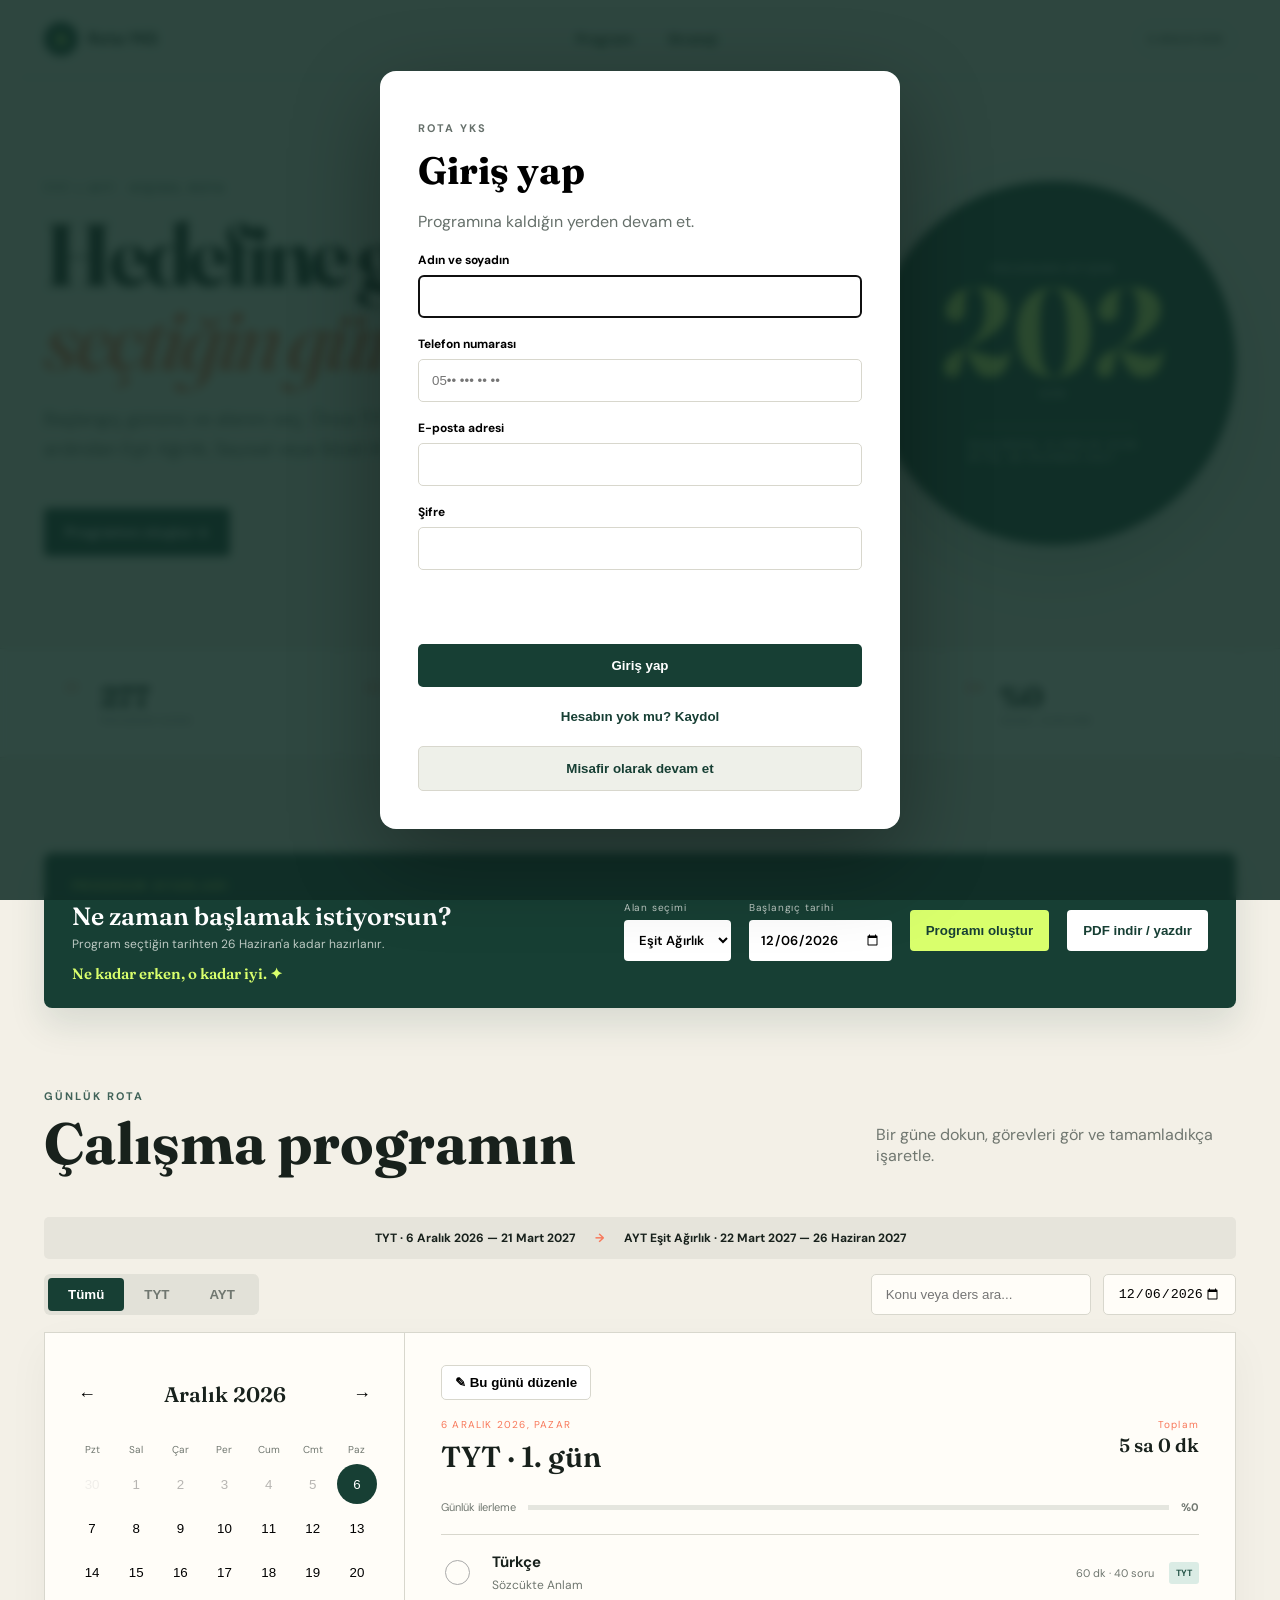
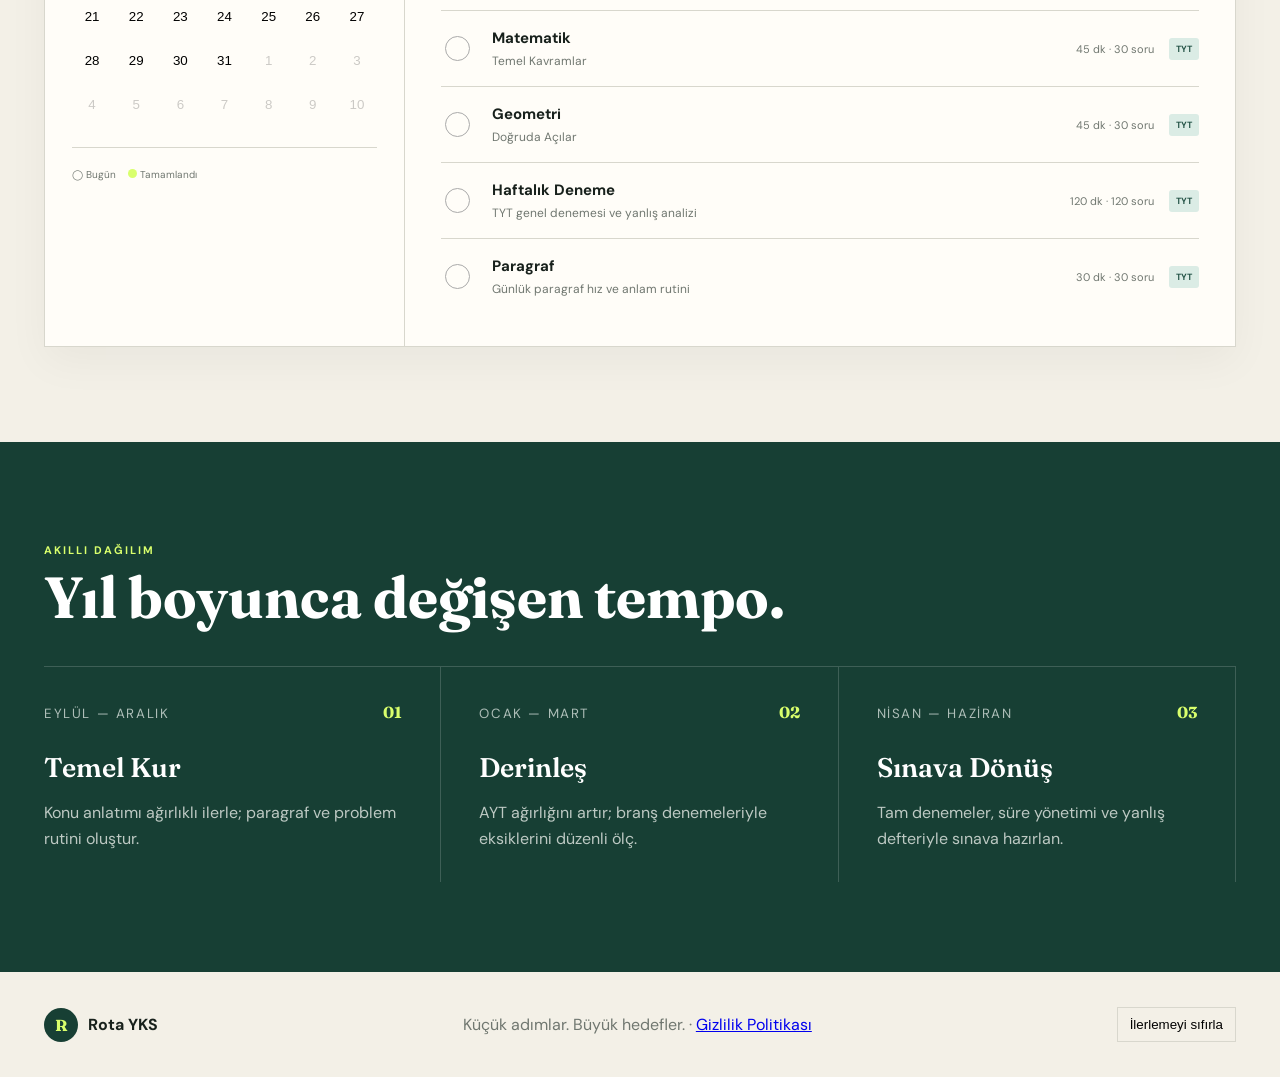
==== index.html @ 3fd5c341 "Rota YKS sitesini yayinla" ====
<!doctype html><html lang="tr"><head><meta charset="UTF-8"><meta name="viewport" content="width=device-width,initial-scale=1"><title>Rota YKS | Kişisel TYT ve AYT Programı</title><link rel="preconnect" href="https://fonts.googleapis.com"><link rel="preconnect" href="https://fonts.gstatic.com" crossorigin><link href="https://fonts.googleapis.com/css2?family=DM+Sans:wght@400;600;700&family=Fraunces:opsz,wght@9..144,600;9..144,700&display=swap" rel="stylesheet"><link rel="stylesheet" href="styles.css"></head><body>
<header><a class="logo" href="#"><b>R</b> Rota YKS</a><nav><a href="#program">Program</a><a href="#strateji">Strateji</a></nav><span id="today"></span></header>
<main><section class="hero"><div><p class="eyebrow">TYT + AYT · KİŞİSEL ROTA</p><h1>Hedefine giden yol,<br><em>seçtiğin gün</em> başlıyor.</h1><p class="intro">Başlangıç gününü ve alanını seç. Önce TYT'nin bütün konularını tamamla, ardından Eşit Ağırlık, Sayısal veya Sözel AYT programına geç.</p><a class="cta" href="#kurulum">Programını oluştur ↓</a></div><div class="count"><small>PROGRAMIN BİTİŞİNE</small><strong id="daysLeft">0</strong><span>GÜN</span><i><b id="yearBar"></b></i><small id="rangeLabel">KİŞİSEL ÇALIŞMA DÖNEMİ</small></div></section>
<section class="stats"><div><small>01</small><b>277</b><span>PROGRAM GÜNÜ</span></div><div><small>02</small><b>2</b><span>ANA SINAV ALANI</span></div><div><small>03</small><b id="doneTotal">0</b><span>TAMAMLANAN GÖREV</span></div><div><small>04</small><b id="allPercent">%0</b><span>GENEL İLERLEME</span></div></section>
<section id="program" class="program"><div id="kurulum" class="setup"><div><p class="eyebrow">PROGRAM AYARLARI</p><h3>Ne zaman başlamak istiyorsun?</h3><p>Program seçtiğin tarihten 26 Haziran'a kadar hazırlanır.</p></div><label>Başlangıç tarihi<input id="startDate" type="date"></label><button id="generate">Programı oluştur</button><button id="pdf">PDF indir / yazdır</button></div><div class="title"><div><p class="eyebrow">GÜNLÜK ROTA</p><h2>Çalışma programın</h2></div><p>Bir güne dokun, görevleri gör ve tamamladıkça işaretle.</p></div><div class="phaseInfo"><span id="tytRange"></span><i>→</i><span id="aytRange"></span></div><div class="tools"><div class="tabs"><button class="active" data-filter="ALL">Tümü</button><button data-filter="TYT">TYT</button><button data-filter="AYT">AYT</button></div><input id="search" placeholder="Konu veya ders ara..."><input id="date" type="date"></div>
<div class="planner"><aside><div class="month"><button id="prev">←</button><h3 id="month"></h3><button id="next">→</button></div><div class="week"><span>Pzt</span><span>Sal</span><span>Çar</span><span>Per</span><span>Cum</span><span>Cmt</span><span>Paz</span></div><div id="calendar" class="calendar"></div><p class="legend">◯ Bugün &nbsp;&nbsp; <mark></mark> Tamamlandı</p></aside><article class="day"><div class="dayhead"><div><small id="dayLabel"></small><h3 id="dayTitle"></h3></div><div><small>Toplam</small><b id="duration"></b></div></div><div class="progress"><span>Günlük ilerleme</span><i><b id="dayBar"></b></i><strong id="dayPct">%0</strong></div><div id="tasks"></div><p id="empty" hidden>Bu filtreye uygun görev bulunamadı.</p></article></div></section>
<section id="strateji" class="strategy"><p class="eyebrow">AKILLI DAĞILIM</p><h2>Yıl boyunca değişen tempo.</h2><div><article><b>01</b><small>EYLÜL — ARALIK</small><h3>Temel Kur</h3><p>Konu anlatımı ağırlıklı ilerle; paragraf ve problem rutini oluştur.</p></article><article><b>02</b><small>OCAK — MART</small><h3>Derinleş</h3><p>AYT ağırlığını artır; branş denemeleriyle eksiklerini düzenli ölç.</p></article><article><b>03</b><small>NİSAN — HAZİRAN</small><h3>Sınava Dönüş</h3><p>Tam denemeler, süre yönetimi ve yanlış defteriyle sınava hazırlan.</p></article></div></section></main><footer><span class="logo"><b>R</b> Rota YKS</span><p>Küçük adımlar. Büyük hedefler. · <a href="gizlilik.html">Gizlilik Politikası</a></p><button id="reset">İlerlemeyi sıfırla</button></footer><script src="app.js"></script></body></html>
---- styles.css ----
:root{--ink:#18211c;--paper:#f3f0e7;--white:#fffdf8;--green:#173f34;--lime:#d9ff6c;--orange:#f8785a;--muted:#707770;--line:#d8d7cd}*{box-sizing:border-box}html{scroll-behavior:smooth}body{margin:0;background:var(--paper);color:var(--ink);font-family:'DM Sans',sans-serif}header{height:78px;max-width:1240px;margin:auto;padding:0 24px;display:flex;align-items:center;border-bottom:1px solid var(--line)}.logo{display:flex;align-items:center;gap:10px;font-weight:700;text-decoration:none;color:var(--ink)}.logo b{width:34px;height:34px;display:grid;place-items:center;border-radius:50%;background:var(--green);color:var(--lime);font-family:Fraunces}nav{display:flex;gap:35px;margin:auto}nav a{color:var(--ink);text-decoration:none;font-size:14px;font-weight:600}header>span{font-size:11px;text-transform:uppercase;border:1px solid var(--line);border-radius:20px;padding:9px 12px}.hero{max-width:1240px;min-height:570px;margin:auto;padding:78px 24px;display:grid;grid-template-columns:1.35fr .65fr;align-items:center;gap:70px}.eyebrow{font-size:11px;letter-spacing:.18em;font-weight:700;color:#416359}.hero h1{font:700 clamp(50px,7vw,88px)/.95 Fraunces;margin:18px 0 25px;letter-spacing:-.05em}.hero h1 em{color:var(--orange);font-weight:600}.intro{font-size:18px;line-height:1.65;color:#5d655f;max-width:620px}.cta{display:inline-block;margin-top:25px;background:var(--green);color:#fff;text-decoration:none;padding:15px 21px;border-radius:4px;font-size:14px;font-weight:700}.count{position:relative;overflow:hidden;aspect-ratio:1;border-radius:50%;background:var(--green);color:white;display:flex;flex-direction:column;align-items:center;justify-content:center;box-shadow:0 25px 60px #183f3430}.count:after{content:'';position:absolute;width:82%;height:82%;border:1px solid #ffffff26;border-radius:50%}.count small,.count span{z-index:1;letter-spacing:.16em;font-size:10px}.count strong{z-index:1;font:700 clamp(75px,10vw,125px)/.9 Fraunces;color:var(--lime)}.count i{z-index:1;width:45%;height:3px;background:#ffffff2b;margin:25px 0 10px}.count i b{display:block;height:100%;background:var(--lime)}.stats{display:grid;grid-template-columns:repeat(4,1fr);background:var(--white);border-block:1px solid var(--line);padding-inline:max(0px,calc((100% - 1200px)/2))}.stats div{padding:30px 25px;border-right:1px solid var(--line);display:grid;grid-template-columns:35px 1fr}.stats small{grid-row:1/3;color:var(--orange)}.stats b{font:700 29px Fraunces}.stats span{font-size:10px;color:var(--muted);letter-spacing:.1em}.program{max-width:1240px;margin:auto;padding:95px 24px}.title{display:flex;align-items:end;justify-content:space-between;margin-bottom:35px}.title h2,.strategy h2{font:700 clamp(38px,5vw,58px)/1 Fraunces;margin:10px 0}.title>p{max-width:360px;color:var(--muted)}.tools{display:flex;gap:12px;margin-bottom:17px}.tabs{display:flex;padding:4px;background:#e2e1d8;border-radius:6px}.tabs button{border:0;background:transparent;padding:9px 20px;border-radius:4px;font-weight:700;color:var(--muted);cursor:pointer}.tabs button.active{background:var(--green);color:#fff}.tools>input{border:1px solid var(--line);background:var(--white);border-radius:5px;padding:10px 14px}.tools #search{margin-left:auto;width:220px}.planner{display:grid;grid-template-columns:360px 1fr;background:var(--white);border:1px solid var(--line);box-shadow:0 15px 40px #18211c0b}.planner aside{padding:27px;border-right:1px solid var(--line)}.month{display:flex;align-items:center;justify-content:space-between}.month h3{font:600 21px Fraunces}.month button{border:0;background:transparent;font-size:18px;cursor:pointer}.week,.calendar{display:grid;grid-template-columns:repeat(7,1fr);gap:4px;text-align:center}.week{font-size:10px;color:var(--muted);margin:15px 0 8px}.calendar button{aspect-ratio:1;border:0;border-radius:50%;background:transparent;cursor:pointer}.calendar button.out{opacity:.2}.calendar button.selected{background:var(--green);color:#fff}.calendar button.today{outline:2px solid var(--orange)}.calendar button.done:not(.selected){background:var(--lime)}.legend{border-top:1px solid var(--line);padding-top:20px;margin-top:22px;font-size:10px;color:var(--muted)}.legend mark{display:inline-block;width:9px;height:9px;border-radius:50%;background:var(--lime)}.day{padding:32px 36px}.dayhead{display:flex;justify-content:space-between}.dayhead>div:last-child{text-align:right}.dayhead small{font-size:10px;color:var(--orange);letter-spacing:.12em}.dayhead h3{font:600 29px Fraunces;margin:6px 0}.dayhead b{display:block;font:600 19px Fraunces}.progress{display:flex;gap:12px;align-items:center;font-size:11px;color:var(--muted);margin:20px 0}.progress i{height:5px;background:#e5e6df;flex:1}.progress i b{display:block;height:100%;background:var(--orange)}.task{display:grid;grid-template-columns:36px 1fr auto auto;gap:15px;align-items:center;padding:17px 0;border-top:1px solid var(--line)}.task input{appearance:none;width:25px;height:25px;border:1px solid #aaa;border-radius:50%;cursor:pointer}.task input:checked{background:var(--green);border:6px solid var(--green)}.task input:checked:after{content:'✓';display:block;color:var(--lime);font-size:13px;transform:translate(-1px,-6px)}.task h4{margin:0 0 5px;font-size:15px}.task p{margin:0;color:var(--muted);font-size:12px}.task.done h4,.task.done p{text-decoration:line-through;opacity:.45}.meta{font-size:11px;color:var(--muted)}.badge{font-size:9px;font-weight:700;padding:5px 7px;border-radius:3px}.badge.TYT{background:#dbece5;color:#245346}.badge.AYT{background:#ffe4db;color:#a13e29}#empty{text-align:center;padding:50px;color:var(--muted)}.strategy{background:var(--green);color:white;padding:90px max(24px,calc((100% - 1192px)/2))}.strategy .eyebrow{color:var(--lime)}.strategy>div{display:grid;grid-template-columns:repeat(3,1fr);border-top:1px solid #ffffff2b;margin-top:40px}.strategy article{padding:35px 38px 15px 0;border-right:1px solid #ffffff2b}.strategy article+article{padding-left:38px}.strategy article>b{float:right;color:var(--lime);font-family:Fraunces}.strategy small{color:#aebeb8;letter-spacing:.12em}.strategy h3{font:600 27px Fraunces;margin:28px 0 10px}.strategy article p{color:#bdc9c3;line-height:1.6}footer{max-width:1240px;margin:auto;padding:35px 24px;display:flex;align-items:center;gap:30px}footer p{margin:auto;color:var(--muted)}footer button{border:1px solid var(--line);background:transparent;padding:9px 12px;cursor:pointer}@media(max-width:800px){nav{display:none}header>span{margin-left:auto}.hero{grid-template-columns:1fr}.count{width:min(400px,100%);margin:auto}.stats{grid-template-columns:1fr 1fr}.planner{grid-template-columns:1fr}.planner aside{border-right:0;border-bottom:1px solid var(--line)}.strategy>div{grid-template-columns:1fr}.strategy article,.strategy article+article{padding:28px 0;border-right:0;border-bottom:1px solid #ffffff2b}}@media(max-width:550px){.hero h1{font-size:48px}.program{padding:70px 14px}.title{display:block}.tools{flex-wrap:wrap}.tools #search{margin-left:0;flex:1}.tools #date{width:100%}.day,.planner aside{padding:22px 18px}.task{grid-template-columns:35px 1fr auto}.meta{grid-column:2}.badge{grid-column:3;grid-row:1}.strategy{padding-block:70px}footer{flex-direction:column}.stats div{padding:22px 12px}}
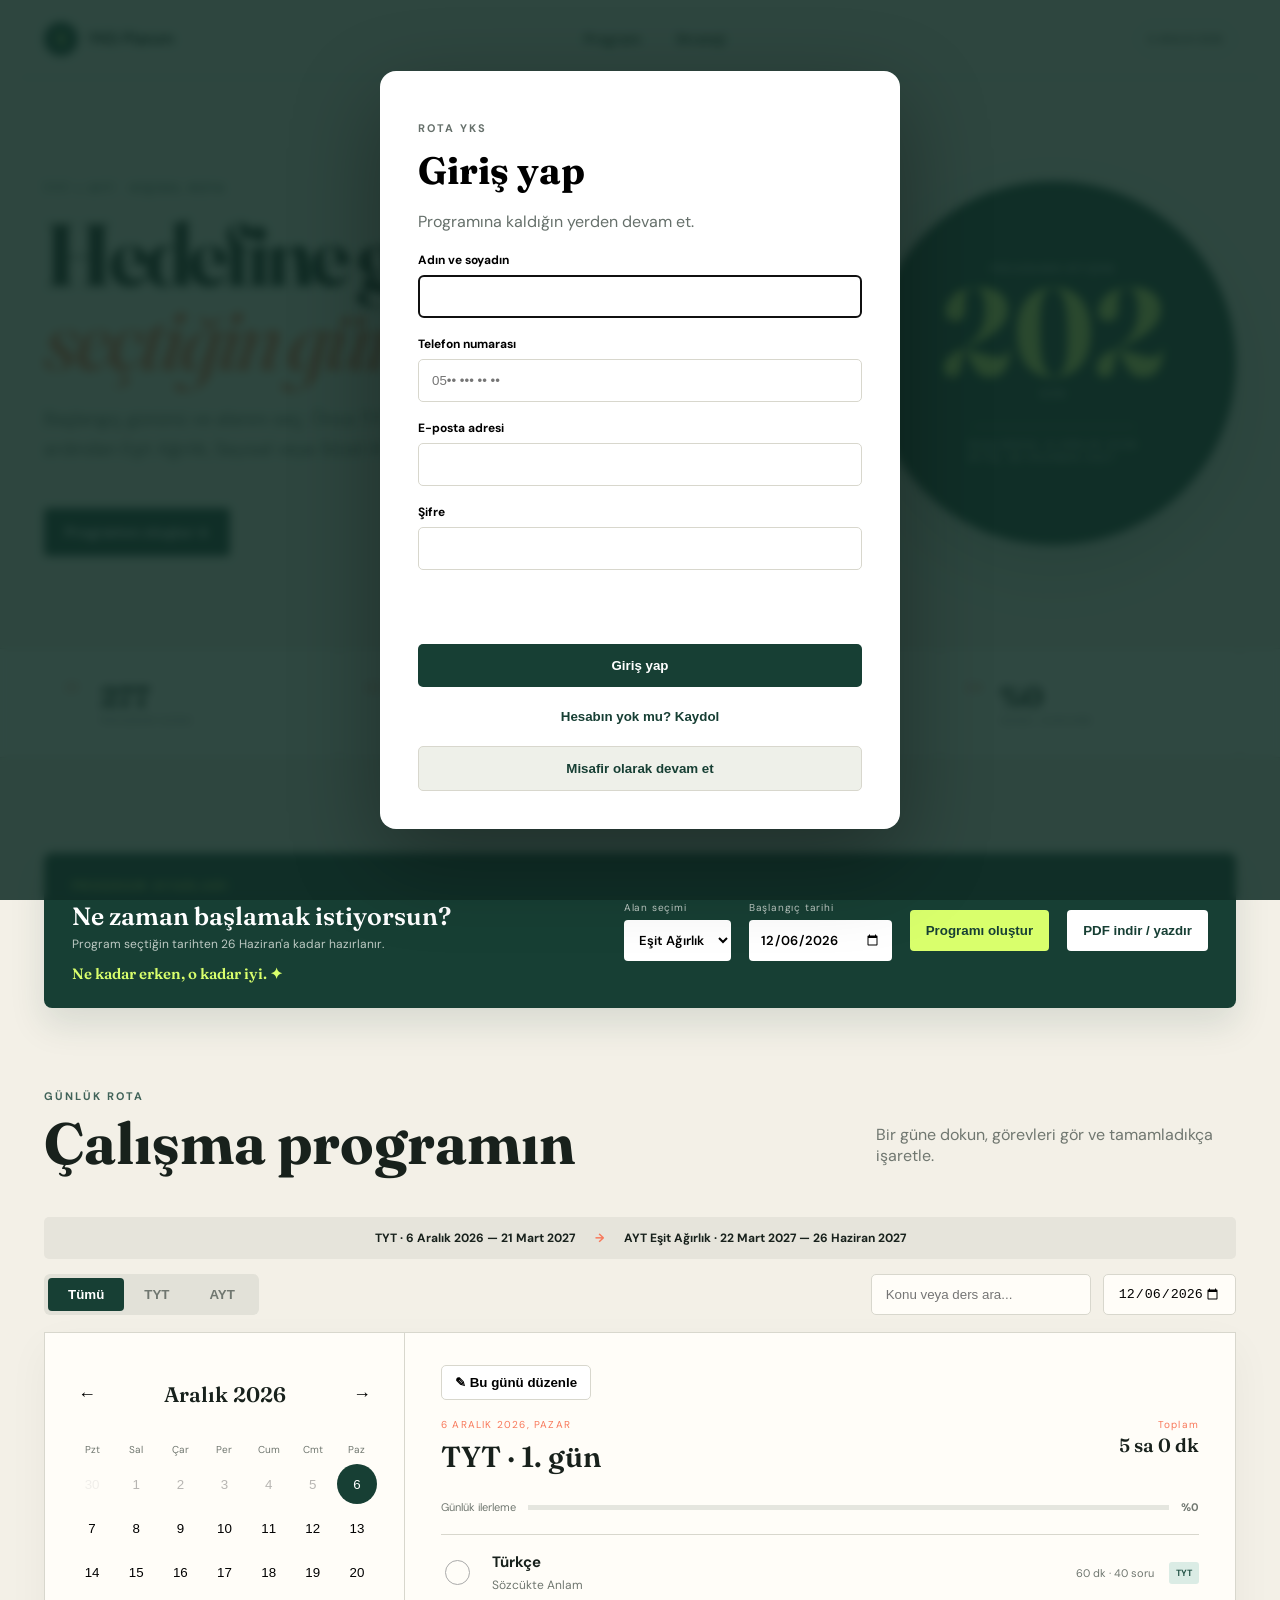
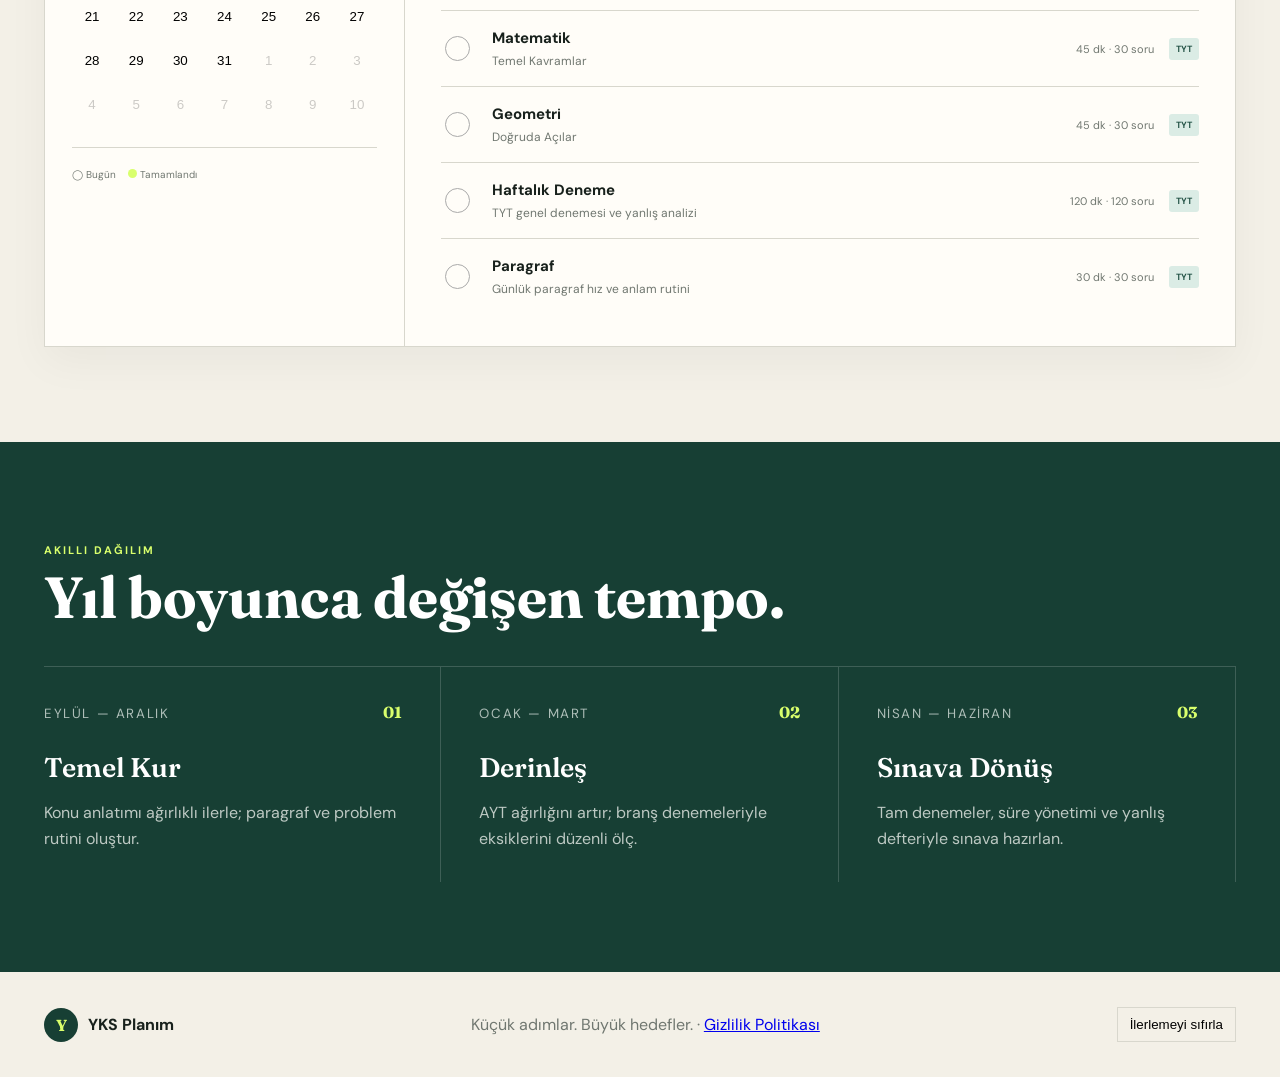
==== commit 6b865b62: "Site adini YKS Planim olarak guncelle" ====
--- a/index.html
+++ b/index.html
@@ -1,7 +1,7 @@
-<!doctype html><html lang="tr"><head><meta charset="UTF-8"><meta name="viewport" content="width=device-width,initial-scale=1"><title>Rota YKS | Kişisel TYT ve AYT Programı</title><link rel="preconnect" href="https://fonts.googleapis.com"><link rel="preconnect" href="https://fonts.gstatic.com" crossorigin><link href="https://fonts.googleapis.com/css2?family=DM+Sans:wght@400;600;700&family=Fraunces:opsz,wght@9..144,600;9..144,700&display=swap" rel="stylesheet"><link rel="stylesheet" href="styles.css"></head><body>
-<header><a class="logo" href="#"><b>R</b> Rota YKS</a><nav><a href="#program">Program</a><a href="#strateji">Strateji</a></nav><span id="today"></span></header>
+<!doctype html><html lang="tr"><head><meta charset="UTF-8"><meta name="viewport" content="width=device-width,initial-scale=1"><meta name="description" content="YKS Planım ile TYT ve AYT çalışma programını oluştur, ilerlemeni takip et ve hedeflerine ulaş."><title>YKS Planım | Kişisel TYT ve AYT Programı</title><link rel="preconnect" href="https://fonts.googleapis.com"><link rel="preconnect" href="https://fonts.gstatic.com" crossorigin><link href="https://fonts.googleapis.com/css2?family=DM+Sans:wght@400;600;700&family=Fraunces:opsz,wght@9..144,600;9..144,700&display=swap" rel="stylesheet"><link rel="stylesheet" href="styles.css"></head><body>
+<header><a class="logo" href="#"><b>Y</b> YKS Planım</a><nav><a href="#program">Program</a><a href="#strateji">Strateji</a></nav><span id="today"></span></header>
 <main><section class="hero"><div><p class="eyebrow">TYT + AYT · KİŞİSEL ROTA</p><h1>Hedefine giden yol,<br><em>seçtiğin gün</em> başlıyor.</h1><p class="intro">Başlangıç gününü ve alanını seç. Önce TYT'nin bütün konularını tamamla, ardından Eşit Ağırlık, Sayısal veya Sözel AYT programına geç.</p><a class="cta" href="#kurulum">Programını oluştur ↓</a></div><div class="count"><small>PROGRAMIN BİTİŞİNE</small><strong id="daysLeft">0</strong><span>GÜN</span><i><b id="yearBar"></b></i><small id="rangeLabel">KİŞİSEL ÇALIŞMA DÖNEMİ</small></div></section>
 <section class="stats"><div><small>01</small><b>277</b><span>PROGRAM GÜNÜ</span></div><div><small>02</small><b>2</b><span>ANA SINAV ALANI</span></div><div><small>03</small><b id="doneTotal">0</b><span>TAMAMLANAN GÖREV</span></div><div><small>04</small><b id="allPercent">%0</b><span>GENEL İLERLEME</span></div></section>
 <section id="program" class="program"><div id="kurulum" class="setup"><div><p class="eyebrow">PROGRAM AYARLARI</p><h3>Ne zaman başlamak istiyorsun?</h3><p>Program seçtiğin tarihten 26 Haziran'a kadar hazırlanır.</p></div><label>Başlangıç tarihi<input id="startDate" type="date"></label><button id="generate">Programı oluştur</button><button id="pdf">PDF indir / yazdır</button></div><div class="title"><div><p class="eyebrow">GÜNLÜK ROTA</p><h2>Çalışma programın</h2></div><p>Bir güne dokun, görevleri gör ve tamamladıkça işaretle.</p></div><div class="phaseInfo"><span id="tytRange"></span><i>→</i><span id="aytRange"></span></div><div class="tools"><div class="tabs"><button class="active" data-filter="ALL">Tümü</button><button data-filter="TYT">TYT</button><button data-filter="AYT">AYT</button></div><input id="search" placeholder="Konu veya ders ara..."><input id="date" type="date"></div>
 <div class="planner"><aside><div class="month"><button id="prev">←</button><h3 id="month"></h3><button id="next">→</button></div><div class="week"><span>Pzt</span><span>Sal</span><span>Çar</span><span>Per</span><span>Cum</span><span>Cmt</span><span>Paz</span></div><div id="calendar" class="calendar"></div><p class="legend">◯ Bugün &nbsp;&nbsp; <mark></mark> Tamamlandı</p></aside><article class="day"><div class="dayhead"><div><small id="dayLabel"></small><h3 id="dayTitle"></h3></div><div><small>Toplam</small><b id="duration"></b></div></div><div class="progress"><span>Günlük ilerleme</span><i><b id="dayBar"></b></i><strong id="dayPct">%0</strong></div><div id="tasks"></div><p id="empty" hidden>Bu filtreye uygun görev bulunamadı.</p></article></div></section>
-<section id="strateji" class="strategy"><p class="eyebrow">AKILLI DAĞILIM</p><h2>Yıl boyunca değişen tempo.</h2><div><article><b>01</b><small>EYLÜL — ARALIK</small><h3>Temel Kur</h3><p>Konu anlatımı ağırlıklı ilerle; paragraf ve problem rutini oluştur.</p></article><article><b>02</b><small>OCAK — MART</small><h3>Derinleş</h3><p>AYT ağırlığını artır; branş denemeleriyle eksiklerini düzenli ölç.</p></article><article><b>03</b><small>NİSAN — HAZİRAN</small><h3>Sınava Dönüş</h3><p>Tam denemeler, süre yönetimi ve yanlış defteriyle sınava hazırlan.</p></article></div></section></main><footer><span class="logo"><b>R</b> Rota YKS</span><p>Küçük adımlar. Büyük hedefler. · <a href="gizlilik.html">Gizlilik Politikası</a></p><button id="reset">İlerlemeyi sıfırla</button></footer><script src="app.js"></script></body></html>
+<section id="strateji" class="strategy"><p class="eyebrow">AKILLI DAĞILIM</p><h2>Yıl boyunca değişen tempo.</h2><div><article><b>01</b><small>EYLÜL — ARALIK</small><h3>Temel Kur</h3><p>Konu anlatımı ağırlıklı ilerle; paragraf ve problem rutini oluştur.</p></article><article><b>02</b><small>OCAK — MART</small><h3>Derinleş</h3><p>AYT ağırlığını artır; branş denemeleriyle eksiklerini düzenli ölç.</p></article><article><b>03</b><small>NİSAN — HAZİRAN</small><h3>Sınava Dönüş</h3><p>Tam denemeler, süre yönetimi ve yanlış defteriyle sınava hazırlan.</p></article></div></section></main><footer><span class="logo"><b>Y</b> YKS Planım</span><p>Küçük adımlar. Büyük hedefler. · <a href="gizlilik.html">Gizlilik Politikası</a></p><button id="reset">İlerlemeyi sıfırla</button></footer><script src="app.js"></script></body></html>
